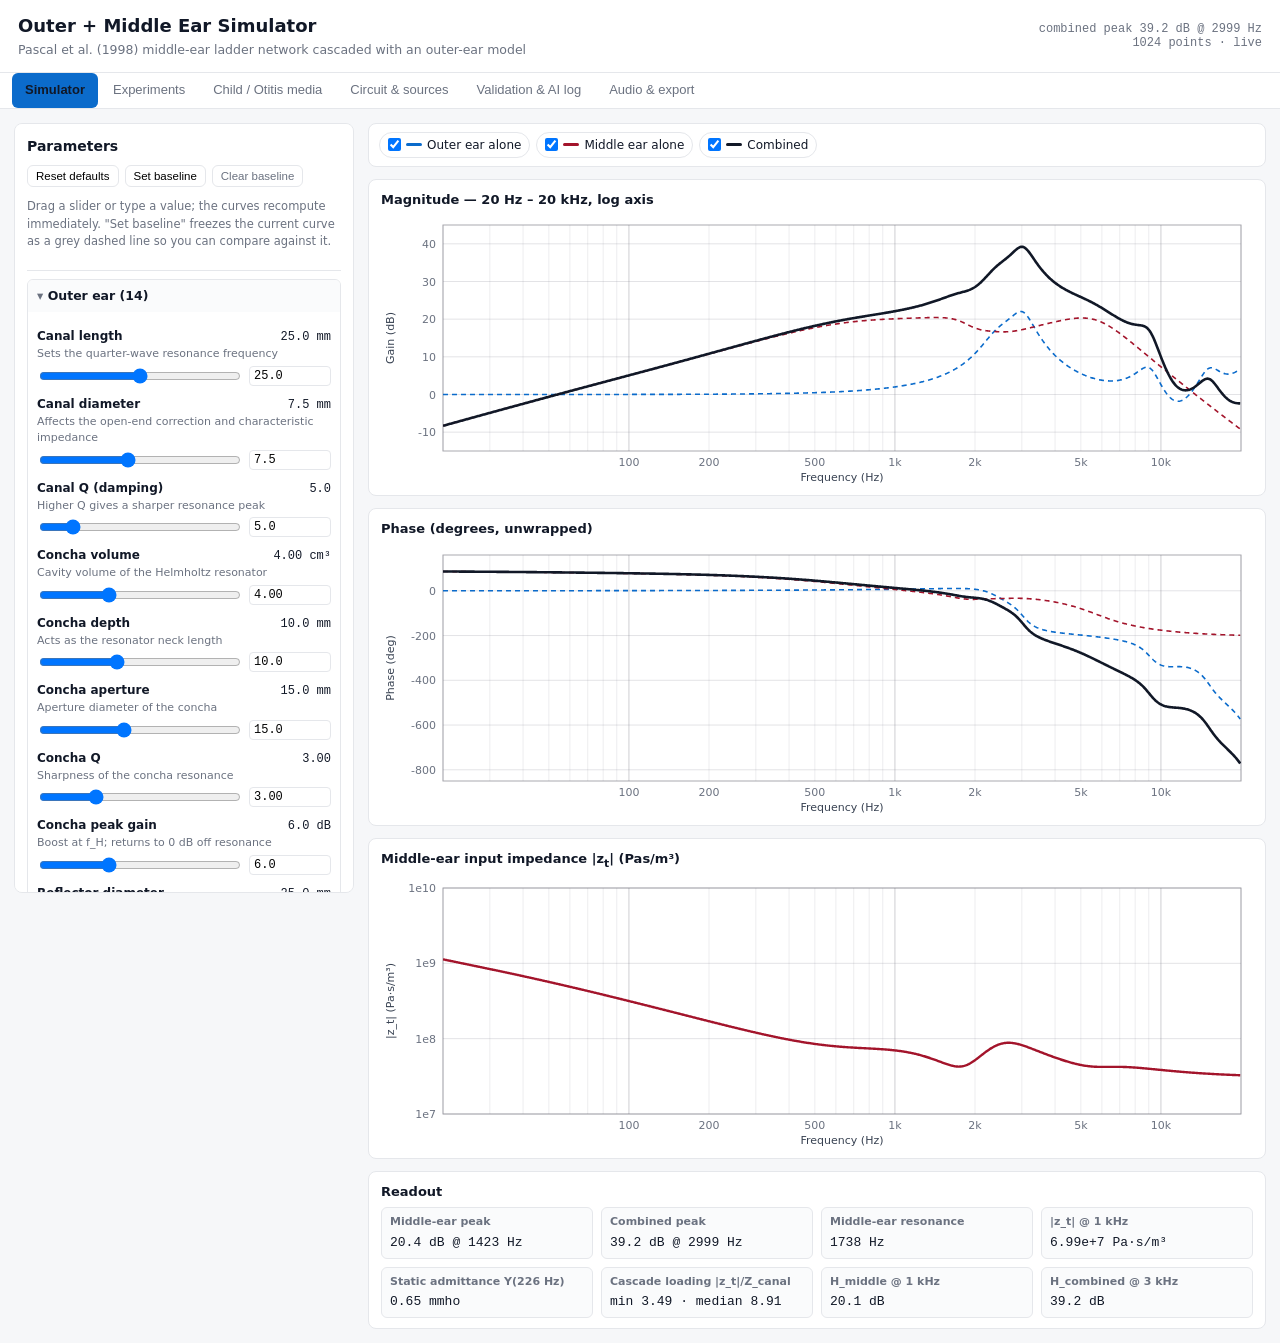
==== SUBMIT/web/index.html @ 860f785a "Remove all Chinese from the submission; English throughout The assignment must not contain Chinese. " ====
<!doctype html>
<html lang="en">
<head>
<meta charset="utf-8">
<meta name="viewport" content="width=device-width, initial-scale=1">
<title>Outer + Middle Ear Simulator</title>
<link rel="stylesheet" href="css/style.css?v=1788758942">
</head>
<body>

<header>
  <div class="hgroup">
    <h1>Outer + Middle Ear Simulator</h1>
    <p class="sub">Pascal et al. (1998) middle-ear ladder network cascaded with an outer-ear model
</p>
  </div>
  <div class="hstat" id="headStat">computing…</div>
</header>

<nav class="tabs" id="tabs">
  <button data-tab="sim"     class="on">Simulator</button>
  <button data-tab="exp">Experiments</button>
  <button data-tab="ome">Child / Otitis media</button>
  <button data-tab="circuit">Circuit &amp; sources</button>
  <button data-tab="valid">Validation &amp; AI log</button>
  <button data-tab="audio">Audio &amp; export</button>
</nav>

<!-- ==================== SIMULATOR ==================== -->
<section id="tab-sim" class="tab on">
  <div class="layout">
    <aside class="controls">
      <div class="ctl-head">
        <strong>Parameters</strong>
        <div class="btnrow">
          <button id="btnReset" class="sm">Reset defaults</button>
          <button id="btnBaseline" class="sm">Set baseline</button>
          <button id="btnClearBase" class="sm ghost">Clear baseline</button>
        </div>
        <p class="hint zh">Drag a slider or type a value; the curves recompute immediately. "Set baseline" freezes the current curve as a grey dashed line so you can compare against it.</p>
      </div>
      <div id="ctlGroups"></div>
    </aside>

    <main class="plots">
      <div class="legendbar" id="legendbar"></div>

      <div class="card">
        <h3>Magnitude — 20 Hz – 20 kHz, log axis</h3>
        <canvas id="cvMag" class="plot"></canvas>
      </div>
      <div class="card">
        <h3>Phase (degrees, unwrapped)</h3>
        <canvas id="cvPhase" class="plot"></canvas>
      </div>
      <div class="card">
        <h3>Middle-ear input impedance |z<sub>t</sub>| (Pas/m³)</h3>
        <canvas id="cvZ" class="plot"></canvas>
      </div>

      <div class="card readout">
        <h3>Readout</h3>
        <div id="readout" class="grid4"></div>
      </div>
    </main>
  </div>
</section>

<!-- ==================== EXPERIMENTS ==================== -->
<section id="tab-exp" class="tab">
  <div class="pad">
    <h2>Three parameter experiments</h2>
    <p class="note">Follow the order: <b>write your prediction → read the AI explanation → run → compare and record</b>.
      Your prediction and observation fields are <b>never auto-filled</b>.</p>
    <div id="expList"></div>
    <div class="btnrow">
      <button id="expExportJson">Export log (JSON)</button>
      <button id="expExportCsv">Export log (CSV)</button>
      <button id="expClear" class="ghost">Clear all records</button>
    </div>
    <p class="hint zh">Records are stored in this browser only (localStorage). They are lost if you clear site data or switch machine, so export them when you are done.</p>
  </div>
</section>

<!-- ==================== OME ==================== -->
<section id="tab-ome" class="tab">
  <div class="pad">
    <h2>Child baseline and otitis media with effusion</h2>
    <div class="warn">
      <b>EXPLORATORY SIMULATION — NOT A VALIDATED CLINICAL MODEL.</b>
    </div>
    <div class="btnrow" id="omeButtons"></div>
    <div class="card"><h3>Transmission</h3><canvas id="cvOme" class="plot"></canvas></div>
    <div class="card"><h3>Conductive loss vs healthy child</h3><canvas id="cvOmeLoss" class="plot"></canvas></div>
    <div id="omeTable"></div>
    <div id="omeNotes"></div>
  </div>
</section>

<!-- ==================== CIRCUIT ==================== -->
<section id="tab-circuit" class="tab"><div class="pad" id="circuitBody"></div></section>

<!-- ==================== VALIDATION ==================== -->
<section id="tab-valid" class="tab"><div class="pad" id="validBody"></div></section>

<!-- ==================== AUDIO ==================== -->
<section id="tab-audio" class="tab">
  <div class="pad">
    <h2>Audio audition</h2>
    <p class="note">The impulse response is built from the <b>current parameters</b> on the Simulator tab.</p>
    <div class="card">
      <div class="row">
        <label>Source
          <select id="audSrc">
            <option value="pink">Pink noise</option>
            <option value="white">White noise</option>
            <option value="chirp">Log chirp 20–20k</option>
            <option value="clicks">Click train</option>
            <option value="file">Uploaded file</option>
          </select>
        </label>
        <label>Upload<input type="file" id="audFile" accept="audio/*"></label>
        <label>Condition
          <select id="audCond">
            <option value="current">Current parameters</option>
            <option value="child">Healthy child</option>
            <option value="mild">OME mild</option>
            <option value="moderate">OME moderate</option>
            <option value="severe">OME severe</option>
          </select>
        </label>
      </div>
      <div class="row">
        <label>Volume <input type="range" id="audVol" min="0" max="100" value="60"><span id="audVolTxt">60%</span></label>
      </div>
      <div class="btnrow">
        <button id="btnDry">▶ Play original</button>
        <button id="btnWet">▶ Play through ear</button>
        <button id="btnStop" class="ghost">■ Stop</button>
      </div>
      <div id="audStat" class="hint"></div>
      <div class="warn small">
        <b>Normalisation /:</b>
        <span id="normNote"></span>
      </div>
    </div>
    <h2>Downloads</h2>
    <div class="btnrow">
      <button id="dlCsv">Response CSV</button>
      <button id="dlParams">Parameters JSON</button>
      <button id="dlPngMag">Magnitude PNG</button>
      <button id="dlPngPhase">Phase PNG</button>
      <button id="dlPngZ">Impedance PNG</button>
      <button id="dlIR">Impulse response WAV</button>
    </div>
  </div>
</section>

<script src="data/reference.js?v=1788758942"></script>
<script src="js/complex.js?v=1788758942"></script>
<script src="js/outerEar.js?v=1788758942"></script>
<script src="js/middleEar.js?v=1788758942"></script>
<script src="js/combined.js?v=1788758942"></script>
<script src="js/plot.js?v=1788758942"></script>
<script src="js/paramSpecs.js?v=1788758942"></script>
<script src="js/content.js?v=1788758942"></script>
<script src="js/audio.js?v=1788758942"></script>
<script src="js/experiments.js?v=1788758942"></script>
<script src="js/app.js?v=1788758942"></script>
</body>
</html>
---- SUBMIT/web/css/style.css ----
:root{
  --bg:#f6f7f9; --panel:#fff; --ink:#111827; --mut:#6b7280; --line:#e5e7eb;
  --blue:#0b6bcb; --red:#a3142b; --amber:#b8860b; --green:#2f7d32; --grey:#8b8f98;
}
*{box-sizing:border-box}
body{margin:0;background:var(--bg);color:var(--ink);
  font:14px/1.5 system-ui,-apple-system,"Segoe UI",Roboto,Helvetica,Arial,sans-serif}
header{display:flex;align-items:center;justify-content:space-between;gap:16px;
  padding:12px 18px;background:var(--panel);border-bottom:1px solid var(--line)}
h1{font-size:18px;margin:0}
.sub{margin:2px 0 0;color:var(--mut);font-size:12.5px}
.hstat{font:12px ui-monospace,Menlo,monospace;color:var(--mut);text-align:right;white-space:pre-line}
.tabs{display:flex;gap:2px;padding:0 12px;background:var(--panel);border-bottom:1px solid var(--line);flex-wrap:wrap}
.tabs button{border:0;background:transparent;padding:9px 13px;cursor:pointer;font-size:13px;
  color:var(--mut);border-bottom:2px solid transparent}
.tabs button.on{color:var(--ink);border-bottom-color:var(--blue);font-weight:600}
.tab{display:none}.tab.on{display:block}
.layout{display:grid;grid-template-columns:340px 1fr;gap:14px;padding:14px;align-items:start}
.controls{background:var(--panel);border:1px solid var(--line);border-radius:8px;
  padding:12px;max-height:calc(100vh - 130px);overflow:auto;position:sticky;top:12px}
.ctl-head{border-bottom:1px solid var(--line);padding-bottom:8px;margin-bottom:8px}
.grp{border:1px solid var(--line);border-radius:6px;margin:8px 0;overflow:hidden}
.grp>summary{cursor:pointer;padding:7px 9px;background:#fafbfc;font-weight:600;font-size:12.5px;list-style:none}
.grp>summary::-webkit-details-marker{display:none}
.grp>summary:before{content:"▸ ";color:var(--mut)}
.grp[open]>summary:before{content:"▾ "}
.grp .body{padding:6px 9px 9px}
.p{margin:9px 0}
.p .lab{display:flex;justify-content:space-between;gap:8px;font-size:12px;align-items:baseline}
.p .nm{font-weight:600}
.p .val{font:12px ui-monospace,Menlo,monospace}
.p .desc{color:var(--mut);font-size:11px;margin:1px 0 3px}
.p .rowc{display:flex;gap:6px;align-items:center}
.p input[type=range]{flex:1;min-width:0}
.p input[type=number]{width:82px;font:12px ui-monospace,Menlo,monospace;padding:2px 4px;
  border:1px solid var(--line);border-radius:4px}
.p.changed .nm{color:var(--blue)}
.plots{display:flex;flex-direction:column;gap:12px;min-width:0}
.card{background:var(--panel);border:1px solid var(--line);border-radius:8px;padding:10px 12px}
.card h3{margin:0 0 6px;font-size:13px;font-weight:600}
canvas.plot{width:100%;height:270px;display:block}
.legendbar{display:flex;flex-wrap:wrap;gap:6px;background:var(--panel);border:1px solid var(--line);
  border-radius:8px;padding:8px 10px}
.legendbar label{display:inline-flex;align-items:center;gap:5px;font-size:12px;cursor:pointer;
  padding:3px 8px;border:1px solid var(--line);border-radius:99px}
.legendbar .swatch{width:16px;height:3px;border-radius:2px;display:inline-block}
.legendbar input{margin:0}
.grid4{display:grid;grid-template-columns:repeat(auto-fit,minmax(190px,1fr));gap:8px}
.kv{background:#fafbfc;border:1px solid var(--line);border-radius:6px;padding:6px 8px}
.kv b{display:block;font-size:11px;color:var(--mut);font-weight:600}
.kv span{font:13px ui-monospace,Menlo,monospace}
.pad{padding:16px;max-width:1180px}
h2{font-size:16px;margin:18px 0 8px}
.note{background:#eef4fb;border-left:3px solid var(--blue);padding:8px 11px;border-radius:0 5px 5px 0;font-size:13px}
.warn{background:#fdf2f2;border-left:3px solid var(--red);padding:8px 11px;border-radius:0 5px 5px 0;margin:10px 0}
.warn.small{font-size:12px}
.ok{background:#eef8ee;border-left:3px solid var(--green);padding:8px 11px;border-radius:0 5px 5px 0;margin:10px 0}
.hint{color:var(--mut);font-size:11.5px}
button{border:1px solid var(--line);background:#fff;border-radius:6px;padding:6px 11px;cursor:pointer;font-size:12.5px}
button:hover{background:#f3f4f6}
button.ghost{color:var(--mut)}
button.sm{padding:4px 8px;font-size:11.5px}
button.on{background:var(--blue);color:#fff;border-color:var(--blue)}
.btnrow{display:flex;gap:6px;flex-wrap:wrap;margin:8px 0}
table{border-collapse:collapse;width:100%;font-size:12.5px;margin:8px 0;background:var(--panel)}
th,td{border:1px solid var(--line);padding:5px 8px;text-align:left;vertical-align:top}
th{background:#fafbfc;font-weight:600}
td.num{font:12px ui-monospace,Menlo,monospace;text-align:right}
.exp{background:var(--panel);border:1px solid var(--line);border-radius:8px;padding:12px;margin:10px 0}
.exp h3{margin:0 0 4px;font-size:14px}
.exp textarea{width:100%;min-height:62px;font:13px system-ui;padding:6px;
  border:1px solid var(--line);border-radius:5px;resize:vertical}
.exp .step{font-size:11px;color:#fff;background:var(--mut);border-radius:99px;padding:1px 7px;margin-right:6px}
.exp .aiexp{background:#fbf7ee;border-left:3px solid var(--amber);padding:8px 11px;margin:8px 0;font-size:12.5px;display:none}
.exp .result{background:#fafbfc;border:1px solid var(--line);border-radius:6px;padding:8px;margin:8px 0;display:none}
.row{display:flex;gap:14px;flex-wrap:wrap;align-items:center;margin:8px 0}
.row label{display:flex;gap:6px;align-items:center;font-size:12.5px}
select,input[type=file]{font-size:12.5px;padding:3px;border:1px solid var(--line);border-radius:5px;background:#fff}
code{background:#f1f3f5;padding:1px 4px;border-radius:3px;font-size:12px}
.mono{font:12px ui-monospace,Menlo,monospace}
@media(max-width:960px){.layout{grid-template-columns:1fr}.controls{position:static;max-height:none}}
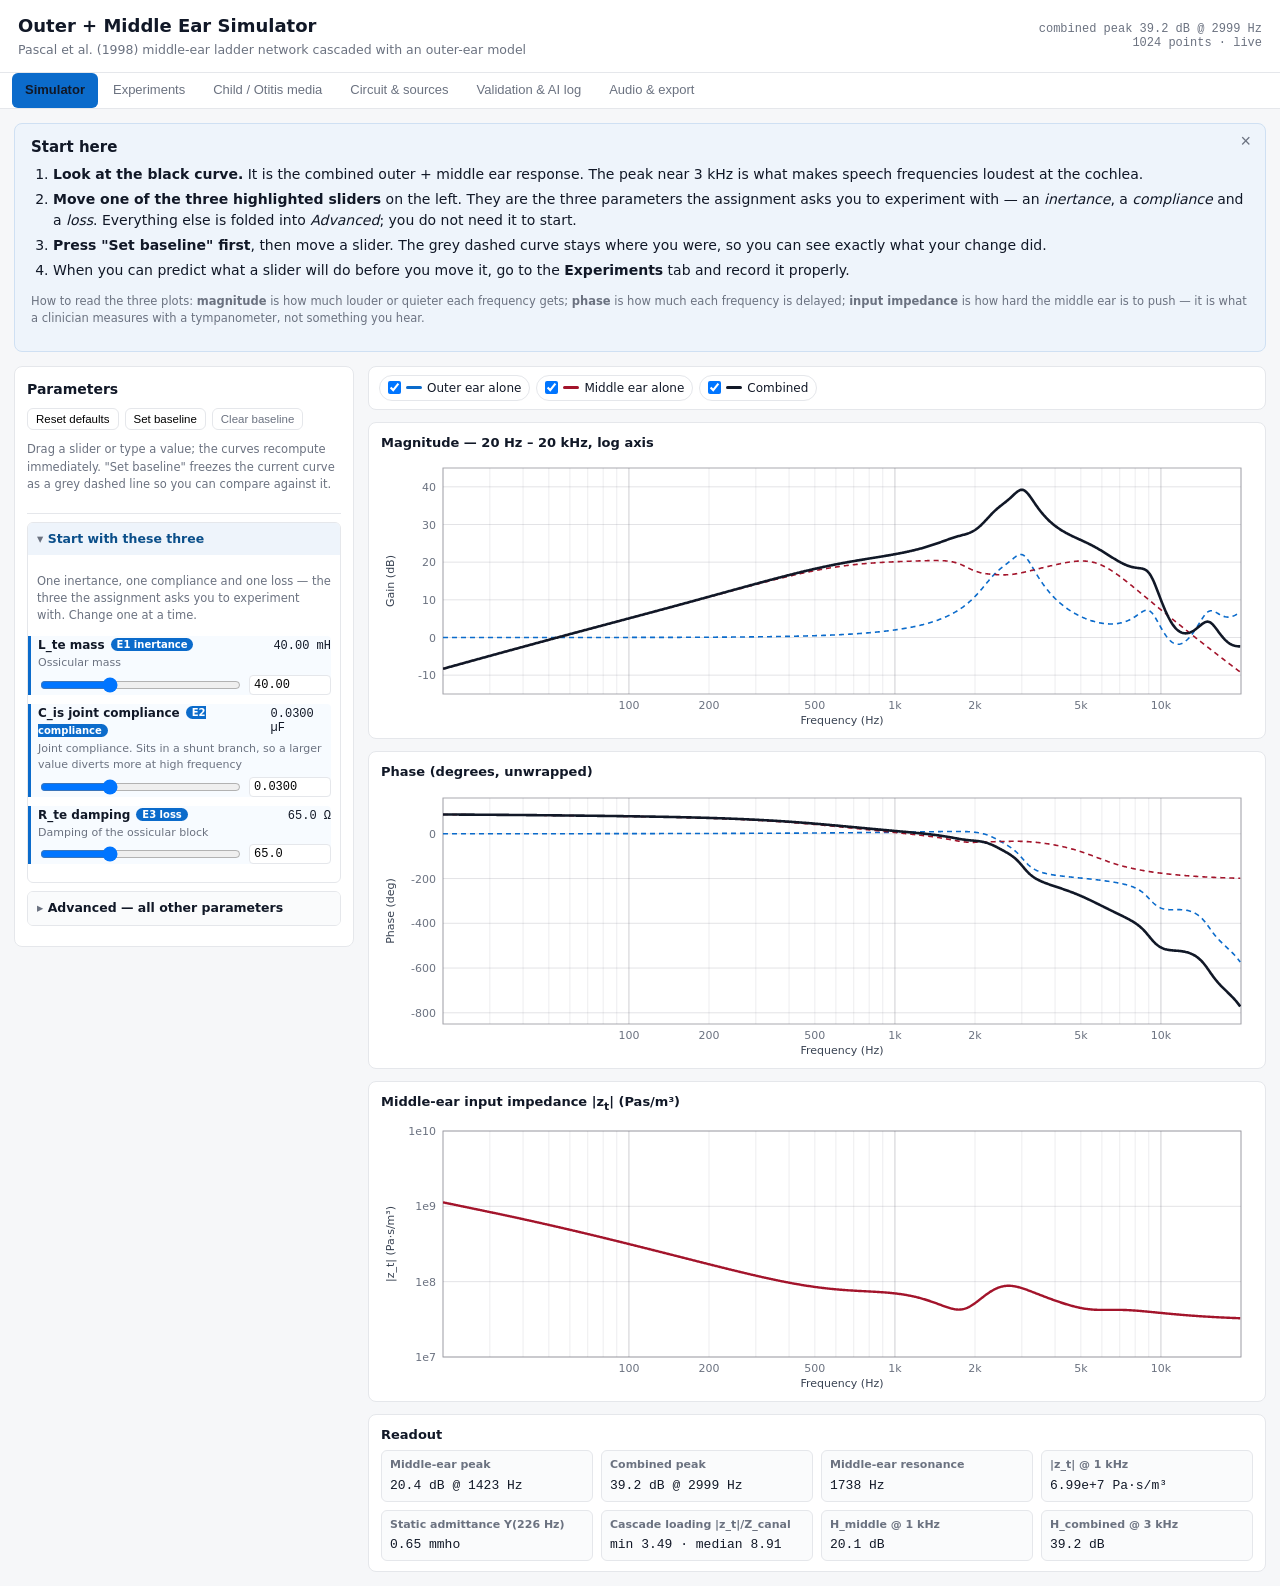
==== commit b9b6134c: "Onboarding, clickable circuit map, live otitis-media scenario; correct two inaccurate explanations a" ====
--- a/SUBMIT/web/index.html
+++ b/SUBMIT/web/index.html
@@ -4,7 +4,7 @@
 <meta charset="utf-8">
 <meta name="viewport" content="width=device-width, initial-scale=1">
 <title>Outer + Middle Ear Simulator</title>
-<link rel="stylesheet" href="css/style.css?v=1788758942">
+<link rel="stylesheet" href="css/style.css?v=1788760818">
 </head>
 <body>
 
@@ -28,6 +28,26 @@
 
 <!-- ==================== SIMULATOR ==================== -->
 <section id="tab-sim" class="tab on">
+  <div class="onboard" id="onboard">
+    <button class="closeX" id="onboardClose" title="hide">&times;</button>
+    <h2>Start here</h2>
+    <ol class="steps">
+      <li><b>Look at the black curve.</b> It is the combined outer + middle ear response.
+          The peak near 3 kHz is what makes speech frequencies loudest at the cochlea.</li>
+      <li><b>Move one of the three highlighted sliders</b> on the left. They are the three
+          parameters the assignment asks you to experiment with — an <i>inertance</i>, a
+          <i>compliance</i> and a <i>loss</i>. Everything else is folded into
+          <i>Advanced</i>; you do not need it to start.</li>
+      <li><b>Press "Set baseline" first</b>, then move a slider. The grey dashed curve stays
+          where you were, so you can see exactly what your change did.</li>
+      <li>When you can predict what a slider will do before you move it, go to the
+          <b>Experiments</b> tab and record it properly.</li>
+    </ol>
+    <p class="hint">How to read the three plots: <b>magnitude</b> is how much louder or quieter
+      each frequency gets; <b>phase</b> is how much each frequency is delayed; <b>input
+      impedance</b> is how hard the middle ear is to push — it is what a clinician measures
+      with a tympanometer, not something you hear.</p>
+  </div>
   <div class="layout">
     <aside class="controls">
       <div class="ctl-head">
@@ -89,6 +109,14 @@
     <div class="warn">
       <b>EXPLORATORY SIMULATION — NOT A VALIDATED CLINICAL MODEL.</b>
     </div>
+    <div class="card">
+      <h3>Scenario controls</h3>
+      <p class="hint">Presets are the three severities used in the report. Move the sliders to
+        build your own scenario — the derived circuit values and the results update live.</p>
+      <div class="btnrow" id="omePresets"></div>
+      <div id="omeControls"></div>
+      <div id="omeDerived" class="derived"></div>
+    </div>
     <div class="btnrow" id="omeButtons"></div>
     <div class="card"><h3>Transmission</h3><canvas id="cvOme" class="plot"></canvas></div>
     <div class="card"><h3>Conductive loss vs healthy child</h3><canvas id="cvOmeLoss" class="plot"></canvas></div>
@@ -98,7 +126,17 @@
 </section>
 
 <!-- ==================== CIRCUIT ==================== -->
-<section id="tab-circuit" class="tab"><div class="pad" id="circuitBody"></div></section>
+<section id="tab-circuit" class="tab">
+  <div class="pad">
+    <h2>Where each parameter lives</h2>
+    <p class="note">Click a block in the diagram. It will tell you what that part of the ear does,
+      which circuit elements belong to it, and whether it sits in the signal path or diverts
+      volume velocity away from it.</p>
+    <div id="diagramWrap"></div>
+    <div id="blockInfo" class="blockinfo">Click a block above to see its parameters.</div>
+  </div>
+  <div class="pad" id="circuitBody"></div>
+</section>
 
 <!-- ==================== VALIDATION ==================== -->
 <section id="tab-valid" class="tab"><div class="pad" id="validBody"></div></section>
@@ -156,16 +194,17 @@
   </div>
 </section>
 
-<script src="data/reference.js?v=1788758942"></script>
-<script src="js/complex.js?v=1788758942"></script>
-<script src="js/outerEar.js?v=1788758942"></script>
-<script src="js/middleEar.js?v=1788758942"></script>
-<script src="js/combined.js?v=1788758942"></script>
-<script src="js/plot.js?v=1788758942"></script>
-<script src="js/paramSpecs.js?v=1788758942"></script>
-<script src="js/content.js?v=1788758942"></script>
-<script src="js/audio.js?v=1788758942"></script>
-<script src="js/experiments.js?v=1788758942"></script>
-<script src="js/app.js?v=1788758942"></script>
+<script src="data/reference.js?v=1788760818"></script>
+<script src="js/complex.js?v=1788760818"></script>
+<script src="js/outerEar.js?v=1788760818"></script>
+<script src="js/middleEar.js?v=1788760818"></script>
+<script src="js/combined.js?v=1788760818"></script>
+<script src="js/plot.js?v=1788760818"></script>
+<script src="js/paramSpecs.js?v=1788760818"></script>
+<script src="js/diagram.js?v=1788760818"></script>
+<script src="js/content.js?v=1788760818"></script>
+<script src="js/audio.js?v=1788760818"></script>
+<script src="js/experiments.js?v=1788760818"></script>
+<script src="js/app.js?v=1788760818"></script>
 </body>
 </html>
--- a/SUBMIT/web/css/style.css
+++ b/SUBMIT/web/css/style.css
@@ -79,3 +79,39 @@
 code{background:#f1f3f5;padding:1px 4px;border-radius:3px;font-size:12px}
 .mono{font:12px ui-monospace,Menlo,monospace}
 @media(max-width:960px){.layout{grid-template-columns:1fr}.controls{position:static;max-height:none}}
+
+/* onboarding */
+.onboard{position:relative;background:#eef4fb;border:1px solid #cfe0f3;border-radius:8px;
+  margin:14px 14px 0;padding:12px 16px}
+.onboard h2{margin:0 0 6px;font-size:15px}
+.onboard .steps{margin:0 0 6px;padding-left:22px}
+.onboard .steps li{margin:4px 0}
+.onboard .closeX{position:absolute;top:6px;right:8px;border:0;background:transparent;
+  font-size:18px;line-height:1;color:var(--mut);cursor:pointer;padding:2px 6px}
+.onboard.hidden{display:none}
+#onboardShow{margin:10px 14px 0}
+/* highlighted key parameters */
+.grp.key>summary{background:#eef4fb;color:#0b4f8a}
+.p.keyparam{background:#f7fbff;border-left:3px solid var(--blue);padding-left:7px;
+  margin-left:-9px;border-radius:0 4px 4px 0}
+.p .tagexp{font-size:10px;background:var(--blue);color:#fff;border-radius:99px;
+  padding:1px 6px;margin-left:6px;vertical-align:1px}
+/* circuit diagram */
+#diagramWrap{background:var(--panel);border:1px solid var(--line);border-radius:8px;padding:8px}
+#diagramWrap svg{width:100%;height:auto;display:block}
+.blk{cursor:pointer}
+.blk rect{transition:fill .12s}
+.blk:hover rect{fill:#dbeafe}
+.blk.sel rect{fill:#bfdbfe;stroke:#0b6bcb;stroke-width:2}
+.blockinfo{background:var(--panel);border:1px solid var(--line);border-radius:8px;
+  padding:10px 12px;margin-top:10px;min-height:60px;font-size:13px}
+.blockinfo table{margin:6px 0 0}
+/* OME */
+.derived{background:#fafbfc;border:1px solid var(--line);border-radius:6px;padding:8px 10px;
+  margin-top:8px;font-size:12.5px}
+.derived .d{display:inline-block;margin-right:16px}
+.derived .d b{color:var(--mut);font-weight:600;font-size:11px;display:block}
+.derived .d span{font:12.5px ui-monospace,Menlo,monospace}
+.tagd{font-size:10px;border-radius:99px;padding:1px 6px;margin-left:5px;vertical-align:1px}
+.tagd.derived{background:#2f7d32;color:#fff}
+.tagd.assumed{background:#b8860b;color:#fff}
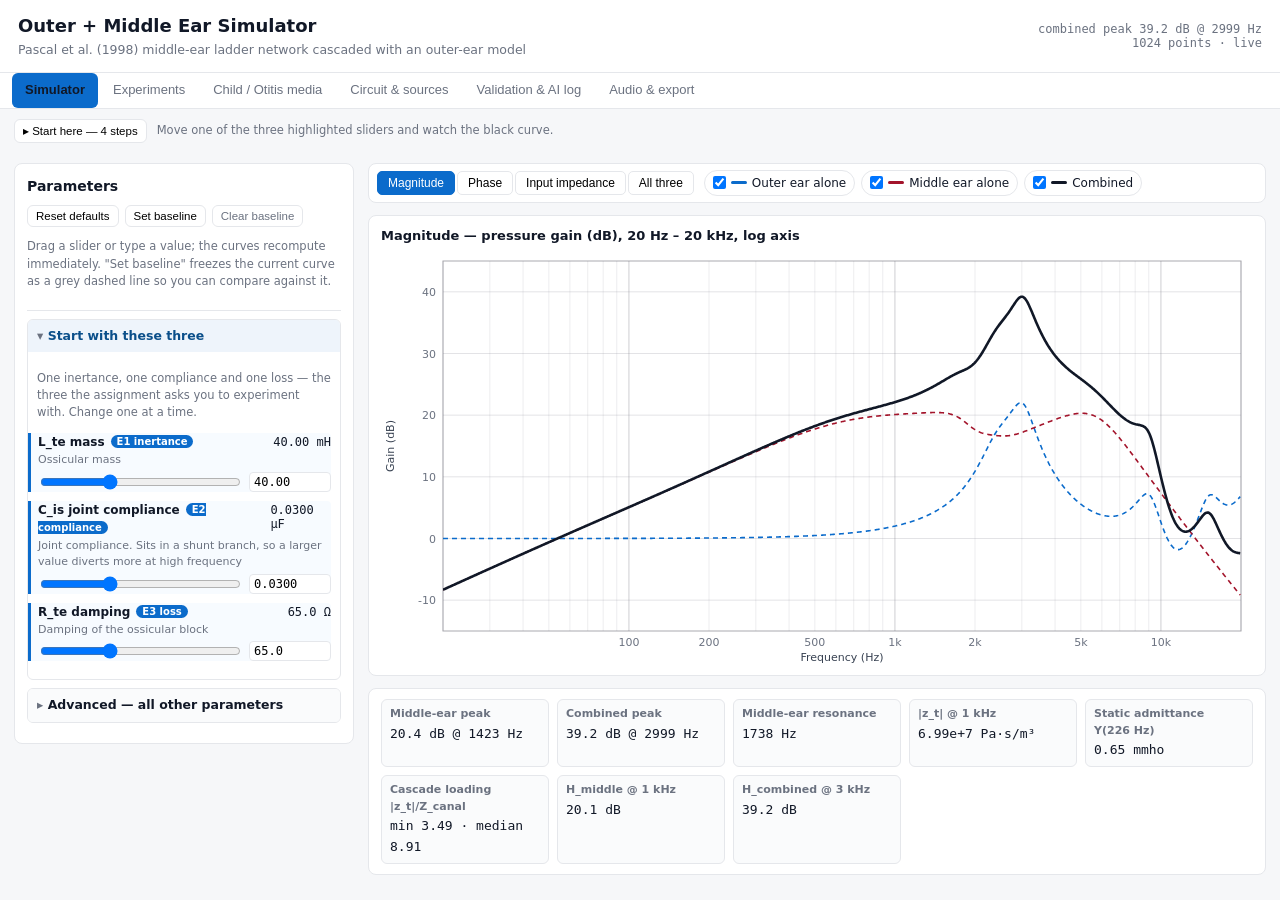
==== commit a682b178: "Rework the adjust-and-watch experience; correct two terminology errors Terminology (accuracy, not po" ====
--- a/SUBMIT/web/index.html
+++ b/SUBMIT/web/index.html
@@ -4,7 +4,7 @@
 <meta charset="utf-8">
 <meta name="viewport" content="width=device-width, initial-scale=1">
 <title>Outer + Middle Ear Simulator</title>
-<link rel="stylesheet" href="css/style.css?v=1788760818">
+<link rel="stylesheet" href="css/style.css?v=1788762062">
 </head>
 <body>
 
@@ -28,25 +28,29 @@
 
 <!-- ==================== SIMULATOR ==================== -->
 <section id="tab-sim" class="tab on">
-  <div class="onboard" id="onboard">
-    <button class="closeX" id="onboardClose" title="hide">&times;</button>
-    <h2>Start here</h2>
+  <div class="guidebar">
+    <button id="guideToggle" class="sm">▸ Start here — 4 steps</button>
+    <span class="hint">Move one of the three highlighted sliders and watch the black curve.</span>
+  </div>
+  <div class="onboard hidden" id="onboard">
     <ol class="steps">
-      <li><b>Look at the black curve.</b> It is the combined outer + middle ear response.
-          The peak near 3 kHz is what makes speech frequencies loudest at the cochlea.</li>
-      <li><b>Move one of the three highlighted sliders</b> on the left. They are the three
-          parameters the assignment asks you to experiment with — an <i>inertance</i>, a
-          <i>compliance</i> and a <i>loss</i>. Everything else is folded into
-          <i>Advanced</i>; you do not need it to start.</li>
-      <li><b>Press "Set baseline" first</b>, then move a slider. The grey dashed curve stays
-          where you were, so you can see exactly what your change did.</li>
-      <li>When you can predict what a slider will do before you move it, go to the
-          <b>Experiments</b> tab and record it properly.</li>
+      <li><b>Press "Set baseline" first.</b> The grey dashed curve then stays where you were, so
+          you can see exactly what your change did.</li>
+      <li><b>Move one of the three highlighted sliders.</b> They are the inertance, compliance and
+          loss the assignment asks you to experiment with. Everything else is under <i>Advanced</i>.</li>
+      <li><b>Watch the black curve</b> — the combined outer + middle ear response.</li>
+      <li>When you can predict what a slider will do <i>before</i> you move it, go to
+          <b>Experiments</b> and record it.</li>
     </ol>
-    <p class="hint">How to read the three plots: <b>magnitude</b> is how much louder or quieter
-      each frequency gets; <b>phase</b> is how much each frequency is delayed; <b>input
-      impedance</b> is how hard the middle ear is to push — it is what a clinician measures
-      with a tympanometer, not something you hear.</p>
+    <p class="hint"><b>Reading the plots.</b>
+      <b>Magnitude</b> is <i>pressure gain</i>: how much bigger the sound pressure at the cochlea is
+      than at the input, in dB. It is not loudness — loudness is a perceptual quantity that also
+      depends on level and on the listener.
+      <b>Phase</b> is the angle by which each frequency component is shifted. A phase shift is not
+      the same thing as a time delay: a delay would show up as phase falling in proportion to
+      frequency, and the actual delay is the <i>slope</i> of this curve, not its value.
+      <b>Input impedance</b> is how hard the middle ear is to drive; it is what a tympanometer
+      measures, and it is not something you hear.</p>
   </div>
   <div class="layout">
     <aside class="controls">
@@ -63,23 +67,30 @@
     </aside>
 
     <main class="plots">
-      <div class="legendbar" id="legendbar"></div>
-
-      <div class="card">
-        <h3>Magnitude — 20 Hz – 20 kHz, log axis</h3>
+      <div class="plotbar">
+        <div class="viewsel" id="viewSel">
+          <button data-v="mag" class="on">Magnitude</button>
+          <button data-v="phase">Phase</button>
+          <button data-v="z">Input impedance</button>
+          <button data-v="all">All three</button>
+        </div>
+        <div class="legendbar" id="legendbar"></div>
+      </div>
+
+      <div class="card plotcard" data-v="mag">
+        <h3>Magnitude — pressure gain (dB), 20 Hz – 20 kHz, log axis</h3>
         <canvas id="cvMag" class="plot"></canvas>
       </div>
-      <div class="card">
-        <h3>Phase (degrees, unwrapped)</h3>
+      <div class="card plotcard" data-v="phase" hidden>
+        <h3>Phase — shift in degrees (unwrapped); delay is the <i>slope</i>, not the value</h3>
         <canvas id="cvPhase" class="plot"></canvas>
       </div>
-      <div class="card">
-        <h3>Middle-ear input impedance |z<sub>t</sub>| (Pas/m³)</h3>
+      <div class="card plotcard" data-v="z" hidden>
+        <h3>Middle-ear input impedance |z<sub>t</sub>| (Pa·s/m³) — what a tympanometer measures</h3>
         <canvas id="cvZ" class="plot"></canvas>
       </div>
 
       <div class="card readout">
-        <h3>Readout</h3>
         <div id="readout" class="grid4"></div>
       </div>
     </main>
@@ -89,16 +100,20 @@
 <!-- ==================== EXPERIMENTS ==================== -->
 <section id="tab-exp" class="tab">
   <div class="pad">
-    <h2>Three parameter experiments</h2>
-    <p class="note">Follow the order: <b>write your prediction → read the AI explanation → run → compare and record</b>.
-      Your prediction and observation fields are <b>never auto-filled</b>.</p>
+    <div class="expbar">
+      <div class="viewsel" id="expSel"></div>
+      <div class="btnrow" style="margin:0">
+        <button id="expExportJson" class="sm">Export JSON</button>
+        <button id="expExportCsv" class="sm">Export CSV</button>
+        <button id="expClear" class="sm ghost">Clear records</button>
+      </div>
+    </div>
+    <p class="note">Order: <b>write your prediction → read the reference explanation → run →
+      compare and record</b>. The prediction and observation fields in your own words are never
+      auto-filled.</p>
     <div id="expList"></div>
-    <div class="btnrow">
-      <button id="expExportJson">Export log (JSON)</button>
-      <button id="expExportCsv">Export log (CSV)</button>
-      <button id="expClear" class="ghost">Clear all records</button>
-    </div>
-    <p class="hint zh">Records are stored in this browser only (localStorage). They are lost if you clear site data or switch machine, so export them when you are done.</p>
+    <p class="hint">Records are stored in this browser only (localStorage). Export them before
+      clearing site data or changing machine.</p>
   </div>
 </section>
 
@@ -106,22 +121,29 @@
 <section id="tab-ome" class="tab">
   <div class="pad">
     <h2>Child baseline and otitis media with effusion</h2>
-    <div class="warn">
-      <b>EXPLORATORY SIMULATION — NOT A VALIDATED CLINICAL MODEL.</b>
-    </div>
-    <div class="card">
-      <h3>Scenario controls</h3>
-      <p class="hint">Presets are the three severities used in the report. Move the sliders to
-        build your own scenario — the derived circuit values and the results update live.</p>
-      <div class="btnrow" id="omePresets"></div>
+    <div class="warn"><b>EXPLORATORY SIMULATION — NOT A VALIDATED CLINICAL MODEL.</b>
+      Every magnitude here is assumed, not measured.</div>
+  </div>
+  <div class="layout">
+    <aside class="controls">
+      <div class="ctl-head"><strong>Scenario</strong>
+        <div class="btnrow" id="omePresets"></div>
+        <p class="hint">Presets are the three severities in the report. Move the sliders to build
+          your own — derived values and results update live.</p>
+      </div>
       <div id="omeControls"></div>
-      <div id="omeDerived" class="derived"></div>
-    </div>
-    <div class="btnrow" id="omeButtons"></div>
-    <div class="card"><h3>Transmission</h3><canvas id="cvOme" class="plot"></canvas></div>
-    <div class="card"><h3>Conductive loss vs healthy child</h3><canvas id="cvOmeLoss" class="plot"></canvas></div>
-    <div id="omeTable"></div>
-    <div id="omeNotes"></div>
+    </aside>
+    <main class="plots">
+      <div class="plotbar"><div class="legendbar" id="omeButtons"></div></div>
+      <div class="card"><h3>Transmission — pressure gain (dB)</h3><canvas id="cvOme" class="plot"></canvas></div>
+      <div class="card"><h3>Conductive loss vs healthy child (dB)</h3><canvas id="cvOmeLoss" class="plot"></canvas></div>
+      <div class="card"><div id="omeDerived" class="derived"></div></div>
+    </main>
+  </div>
+  <div class="pad">
+    <details class="fold"><summary>What changes, on what evidence, and why this does not reproduce the clinic</summary>
+      <div id="omeTable"></div><div id="omeNotes"></div>
+    </details>
   </div>
 </section>
 
@@ -194,17 +216,17 @@
   </div>
 </section>
 
-<script src="data/reference.js?v=1788760818"></script>
-<script src="js/complex.js?v=1788760818"></script>
-<script src="js/outerEar.js?v=1788760818"></script>
-<script src="js/middleEar.js?v=1788760818"></script>
-<script src="js/combined.js?v=1788760818"></script>
-<script src="js/plot.js?v=1788760818"></script>
-<script src="js/paramSpecs.js?v=1788760818"></script>
-<script src="js/diagram.js?v=1788760818"></script>
-<script src="js/content.js?v=1788760818"></script>
-<script src="js/audio.js?v=1788760818"></script>
-<script src="js/experiments.js?v=1788760818"></script>
-<script src="js/app.js?v=1788760818"></script>
+<script src="data/reference.js?v=1788762121"></script>
+<script src="js/complex.js?v=1788762121"></script>
+<script src="js/outerEar.js?v=1788762121"></script>
+<script src="js/middleEar.js?v=1788762121"></script>
+<script src="js/combined.js?v=1788762121"></script>
+<script src="js/plot.js?v=1788762121"></script>
+<script src="js/paramSpecs.js?v=1788762121"></script>
+<script src="js/diagram.js?v=1788762121"></script>
+<script src="js/content.js?v=1788762121"></script>
+<script src="js/audio.js?v=1788762121"></script>
+<script src="js/experiments.js?v=1788762121"></script>
+<script src="js/app.js?v=1788762121"></script>
 </body>
 </html>
--- a/SUBMIT/web/css/style.css
+++ b/SUBMIT/web/css/style.css
@@ -81,8 +81,8 @@
 @media(max-width:960px){.layout{grid-template-columns:1fr}.controls{position:static;max-height:none}}
 
 /* onboarding */
-.onboard{position:relative;background:#eef4fb;border:1px solid #cfe0f3;border-radius:8px;
-  margin:14px 14px 0;padding:12px 16px}
+.onboard{background:#eef4fb;border:1px solid #cfe0f3;border-radius:8px;
+  margin:0 14px;padding:10px 16px}
 .onboard h2{margin:0 0 6px;font-size:15px}
 .onboard .steps{margin:0 0 6px;padding-left:22px}
 .onboard .steps li{margin:4px 0}
@@ -115,3 +115,59 @@
 .tagd{font-size:10px;border-radius:99px;padding:1px 6px;margin-left:5px;vertical-align:1px}
 .tagd.derived{background:#2f7d32;color:#fff}
 .tagd.assumed{background:#b8860b;color:#fff}
+
+/* ---- compact guide bar ---- */
+.guidebar{display:flex;align-items:center;gap:10px;flex-wrap:wrap;padding:10px 14px 6px}
+.guidebar .hint{margin:0}
+.onboard.hidden{display:none}
+.onboard .steps{margin:2px 0 6px;padding-left:20px}
+.onboard .steps li{margin:3px 0}
+
+/* ---- plot view switcher ---- */
+.plotbar{display:flex;align-items:center;gap:10px;flex-wrap:wrap;
+  background:var(--panel);border:1px solid var(--line);border-radius:8px;padding:6px 8px}
+.viewsel{display:flex;gap:2px;flex-wrap:wrap}
+.viewsel button{border:1px solid var(--line);background:#fff;padding:4px 10px;font-size:12px;
+  border-radius:5px;cursor:pointer;white-space:nowrap}
+.viewsel button.on{background:var(--blue);color:#fff;border-color:var(--blue)}
+.plotbar .legendbar{border:0;padding:0;background:transparent;flex:1 1 240px;min-width:0}
+.plotcard[hidden]{display:none}
+/* one plot at a time fills the viewport, so params and result are both visible */
+.plotcard canvas.plot{height:46vh;min-height:260px}
+.plots.showall .plotcard canvas.plot{height:250px;min-height:0}
+
+/* ---- experiments, one at a time ---- */
+.expbar{display:flex;align-items:center;justify-content:space-between;gap:12px;flex-wrap:wrap;
+  margin-bottom:8px}
+.exp[hidden]{display:none}
+
+/* ---- collapsible long sections ---- */
+details.fold{background:var(--panel);border:1px solid var(--line);border-radius:8px;margin:10px 0}
+details.fold>summary{cursor:pointer;padding:9px 12px;font-weight:600;font-size:13px;list-style:none}
+details.fold>summary::-webkit-details-marker{display:none}
+details.fold>summary:before{content:"▸ ";color:var(--mut)}
+details.fold[open]>summary:before{content:"▾ "}
+details.fold>div,details.fold>table{padding:0 12px 12px}
+
+/* ---- no horizontal overflow at any width or zoom ----
+   The rules below fix the CAUSES (flex items that refuse to shrink, wide
+   tables, the SVG). body{overflow-x:hidden} is deliberately NOT used, because
+   it hides overflow instead of removing it and silently clips content. */
+html,body{max-width:100%}
+.pad,.card,.controls,.plots,.blockinfo{min-width:0}
+.tablewrap{overflow-x:auto;-webkit-overflow-scrolling:touch}
+table{table-layout:auto;word-break:normal;overflow-wrap:anywhere}
+pre.mono{overflow-x:auto;white-space:pre;font-size:11px}
+#diagramWrap{overflow-x:auto}
+#diagramWrap svg{min-width:760px}
+.grid4{grid-template-columns:repeat(auto-fit,minmax(165px,1fr))}
+@media(max-width:900px){
+  .layout{grid-template-columns:1fr}
+  .controls{position:static;max-height:none}
+  .plotcard canvas.plot{height:320px}
+}
+
+.refcheck{margin-top:8px;background:#fbf7ee;border-left:3px solid var(--amber);
+  padding:7px 10px;border-radius:0 5px 5px 0;font-size:12.5px}
+.refcheck ul{margin:4px 0 0;padding-left:18px}
+.refcheck li{margin:3px 0}
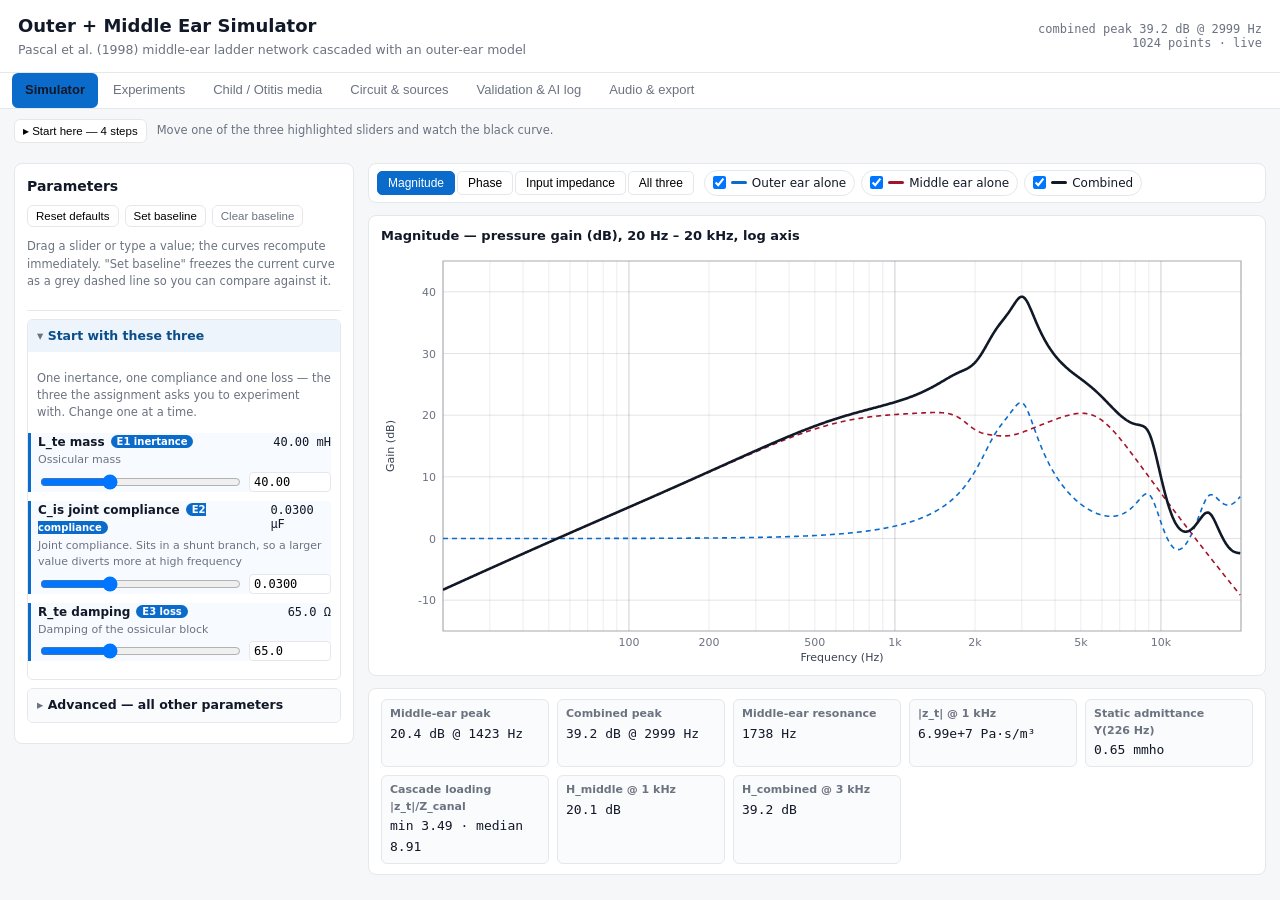
==== commit d8f927bc: "Separate "computation ran" from "student wrote it up"; record the baseline; correct the group-delay " ====
--- a/SUBMIT/web/index.html
+++ b/SUBMIT/web/index.html
@@ -4,7 +4,7 @@
 <meta charset="utf-8">
 <meta name="viewport" content="width=device-width, initial-scale=1">
 <title>Outer + Middle Ear Simulator</title>
-<link rel="stylesheet" href="css/style.css?v=1788762062">
+<link rel="stylesheet" href="css/style.css?v=1788762794">
 </head>
 <body>
 
@@ -46,9 +46,14 @@
       <b>Magnitude</b> is <i>pressure gain</i>: how much bigger the sound pressure at the cochlea is
       than at the input, in dB. It is not loudness — loudness is a perceptual quantity that also
       depends on level and on the listener.
-      <b>Phase</b> is the angle by which each frequency component is shifted. A phase shift is not
-      the same thing as a time delay: a delay would show up as phase falling in proportion to
-      frequency, and the actual delay is the <i>slope</i> of this curve, not its value.
+      <b>Phase</b> is the angle by which each frequency component is shifted, in degrees. A phase
+      shift is not a time delay. Two different delays can be derived from it:
+      <i>phase delay</i> &minus;&phi;/&omega; and <i>group delay</i> &minus;d&phi;/d&omega;, both
+      with &phi; in radians and &omega; = 2&pi;f in rad/s. Group delay is the one that describes
+      when an envelope arrives. Note that it is the derivative with respect to <b>angular
+      frequency on a linear scale</b>, so the visual steepness of this curve &mdash; degrees against
+      a logarithmic frequency axis &mdash; is <b>not</b> the group delay and cannot be read off by
+      eye; a constant delay would look curved here, not straight.
       <b>Input impedance</b> is how hard the middle ear is to drive; it is what a tympanometer
       measures, and it is not something you hear.</p>
   </div>
@@ -216,17 +221,17 @@
   </div>
 </section>
 
-<script src="data/reference.js?v=1788762121"></script>
-<script src="js/complex.js?v=1788762121"></script>
-<script src="js/outerEar.js?v=1788762121"></script>
-<script src="js/middleEar.js?v=1788762121"></script>
-<script src="js/combined.js?v=1788762121"></script>
-<script src="js/plot.js?v=1788762121"></script>
-<script src="js/paramSpecs.js?v=1788762121"></script>
-<script src="js/diagram.js?v=1788762121"></script>
-<script src="js/content.js?v=1788762121"></script>
-<script src="js/audio.js?v=1788762121"></script>
-<script src="js/experiments.js?v=1788762121"></script>
-<script src="js/app.js?v=1788762121"></script>
+<script src="data/reference.js?v=1788762822"></script>
+<script src="js/complex.js?v=1788762822"></script>
+<script src="js/outerEar.js?v=1788762822"></script>
+<script src="js/middleEar.js?v=1788762822"></script>
+<script src="js/combined.js?v=1788762822"></script>
+<script src="js/plot.js?v=1788762822"></script>
+<script src="js/paramSpecs.js?v=1788762822"></script>
+<script src="js/diagram.js?v=1788762822"></script>
+<script src="js/content.js?v=1788762822"></script>
+<script src="js/audio.js?v=1788762822"></script>
+<script src="js/experiments.js?v=1788762822"></script>
+<script src="js/app.js?v=1788762822"></script>
 </body>
 </html>
--- a/SUBMIT/web/css/style.css
+++ b/SUBMIT/web/css/style.css
@@ -171,3 +171,11 @@
   padding:7px 10px;border-radius:0 5px 5px 0;font-size:12.5px}
 .refcheck ul{margin:4px 0 0;padding-left:18px}
 .refcheck li{margin:3px 0}
+
+.statusbar{margin:2px 0 6px}
+.pill{font-size:11px;border-radius:99px;padding:2px 9px;color:#fff;font-weight:600}
+.pill.grey{background:#8b8f98}.pill.amber{background:#b8860b}
+.pill.blue{background:#0b6bcb}.pill.green{background:#2f7d32}
+.viewsel button .st{opacity:.85;margin-left:2px}
+.demoflag{background:#fdf6e7;border-left:3px solid var(--amber);padding:7px 10px;
+  border-radius:0 5px 5px 0;margin-bottom:8px;font-size:12.5px}
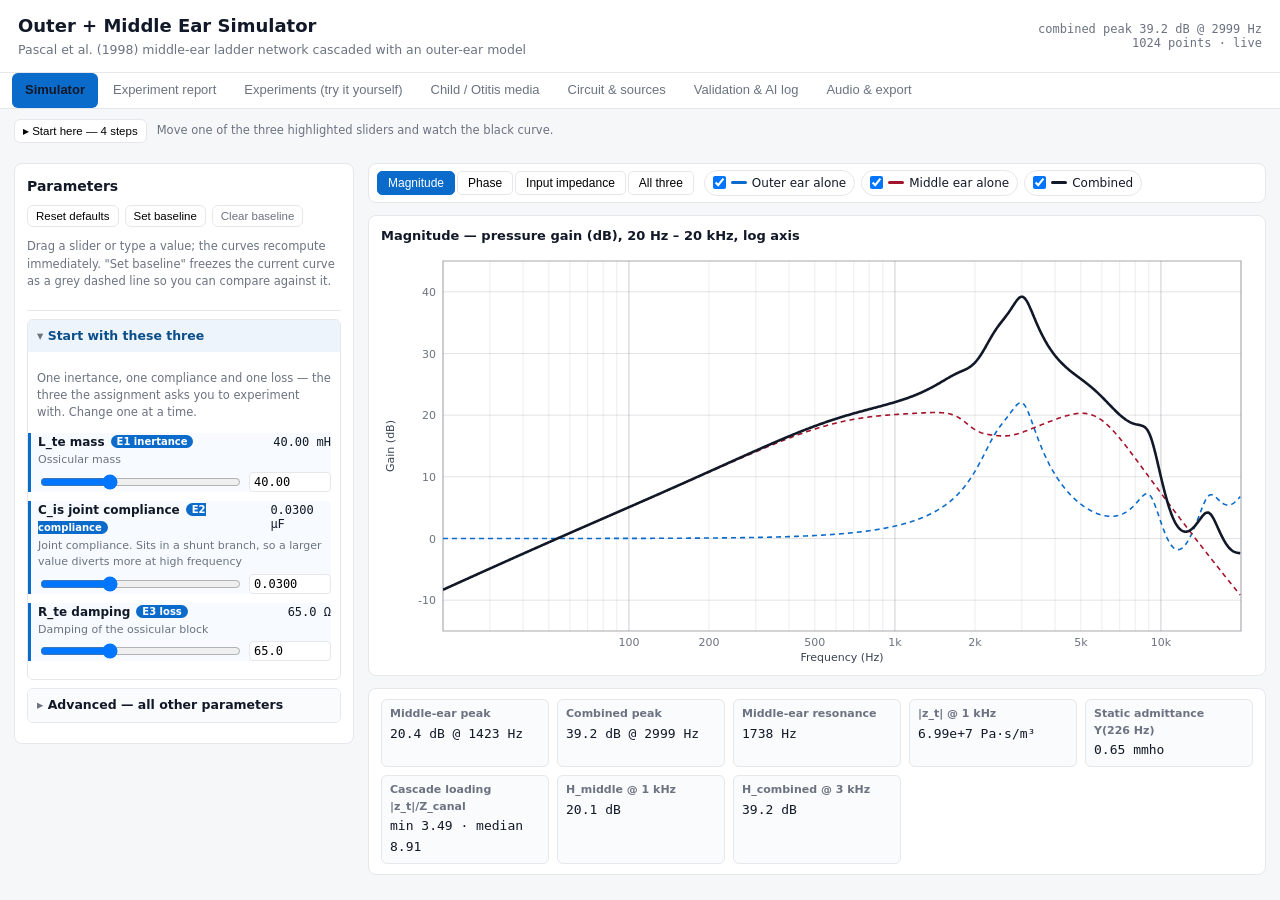
==== commit 3bdaabe1: "Separate the submitted report from the interactive tool The three required experiments existed only " ====
--- a/SUBMIT/web/index.html
+++ b/SUBMIT/web/index.html
@@ -4,7 +4,7 @@
 <meta charset="utf-8">
 <meta name="viewport" content="width=device-width, initial-scale=1">
 <title>Outer + Middle Ear Simulator</title>
-<link rel="stylesheet" href="css/style.css?v=1788762794">
+<link rel="stylesheet" href="css/style.css?v=1788769076">
 </head>
 <body>
 
@@ -19,7 +19,8 @@
 
 <nav class="tabs" id="tabs">
   <button data-tab="sim"     class="on">Simulator</button>
-  <button data-tab="exp">Experiments</button>
+  <button data-tab="report">Experiment report</button>
+  <button data-tab="exp">Experiments (try it yourself)</button>
   <button data-tab="ome">Child / Otitis media</button>
   <button data-tab="circuit">Circuit &amp; sources</button>
   <button data-tab="valid">Validation &amp; AI log</button>
@@ -103,6 +104,20 @@
 </section>
 
 <!-- ==================== EXPERIMENTS ==================== -->
+<section id="tab-report" class="tab">
+  <div class="pad">
+    <h2>Experiment report — the three required experiments</h2>
+    <p class="note">This is the <b>submitted report</b>. It is stored in the repository, so it is
+      the same for everyone who opens this page and needs nothing typed in.
+      To <b>change parameters and try your own</b>, use the
+      <a href="#" data-goto="exp">Experiments</a> tab — records made there are yours and stay in
+      your own browser.</p>
+    <p class="hint">Every number below is <b>recomputed from the model as this page loads</b>, so
+      the report cannot drift away from the code. The text records who said what, and when.</p>
+    <div id="reportBody"></div>
+  </div>
+</section>
+
 <section id="tab-exp" class="tab">
   <div class="pad">
     <div class="expbar">
@@ -113,6 +128,9 @@
         <button id="expClear" class="sm ghost">Clear records</button>
       </div>
     </div>
+    <p class="note"><b>This is the interactive tool, not the submitted report.</b> Anything you
+      record here is saved in your own browser only. The finished three experiments are on the
+      <a href="#" data-goto="report">Experiment report</a> tab.</p>
     <p class="note">Order: <b>write your prediction → read the reference explanation → run →
       compare and record</b>. The prediction and observation fields in your own words are never
       auto-filled.</p>
@@ -221,17 +239,18 @@
   </div>
 </section>
 
-<script src="data/reference.js?v=1788762822"></script>
-<script src="js/complex.js?v=1788762822"></script>
-<script src="js/outerEar.js?v=1788762822"></script>
-<script src="js/middleEar.js?v=1788762822"></script>
-<script src="js/combined.js?v=1788762822"></script>
-<script src="js/plot.js?v=1788762822"></script>
-<script src="js/paramSpecs.js?v=1788762822"></script>
-<script src="js/diagram.js?v=1788762822"></script>
-<script src="js/content.js?v=1788762822"></script>
-<script src="js/audio.js?v=1788762822"></script>
-<script src="js/experiments.js?v=1788762822"></script>
-<script src="js/app.js?v=1788762822"></script>
+<script src="data/reference.js?v=1788769076"></script>
+<script src="js/complex.js?v=1788769076"></script>
+<script src="js/outerEar.js?v=1788769076"></script>
+<script src="js/middleEar.js?v=1788769076"></script>
+<script src="js/combined.js?v=1788769076"></script>
+<script src="js/plot.js?v=1788769076"></script>
+<script src="js/paramSpecs.js?v=1788769076"></script>
+<script src="data/report.js?v=1788769076"></script>
+<script src="js/diagram.js?v=1788769076"></script>
+<script src="js/content.js?v=1788769076"></script>
+<script src="js/audio.js?v=1788769076"></script>
+<script src="js/experiments.js?v=1788769076"></script>
+<script src="js/app.js?v=1788769076"></script>
 </body>
 </html>
--- a/SUBMIT/web/css/style.css
+++ b/SUBMIT/web/css/style.css
@@ -179,3 +179,16 @@
 .viewsel button .st{opacity:.85;margin-left:2px}
 .demoflag{background:#fdf6e7;border-left:3px solid var(--amber);padding:7px 10px;
   border-radius:0 5px 5px 0;margin-bottom:8px;font-size:12.5px}
+
+.repcard{background:var(--panel);border:1px solid var(--line);border-radius:8px;
+  padding:12px 14px;margin:12px 0}
+.repcard h3{margin:0 0 4px;font-size:14px}
+.rblock{border-left:3px solid var(--line);padding:7px 11px;margin:9px 0;border-radius:0 5px 5px 0;
+  font-size:13px;background:#fafbfc}
+.rblock .rwho{font-weight:600;font-size:11.5px;margin-bottom:3px}
+.rblock .rwhen{font-weight:400;color:var(--mut);margin-left:8px;font-size:11px}
+.r-student{border-left-color:var(--blue);background:#f4f8fd}
+.r-ai{border-left-color:var(--amber);background:#fdf9f0}
+.r-result{border-left-color:var(--green);background:#f4faf5}
+.r-post{border-left-color:#6b7280;background:#f7f7f8}
+.r-pending{border-left-color:var(--red);background:#fdf4f4}
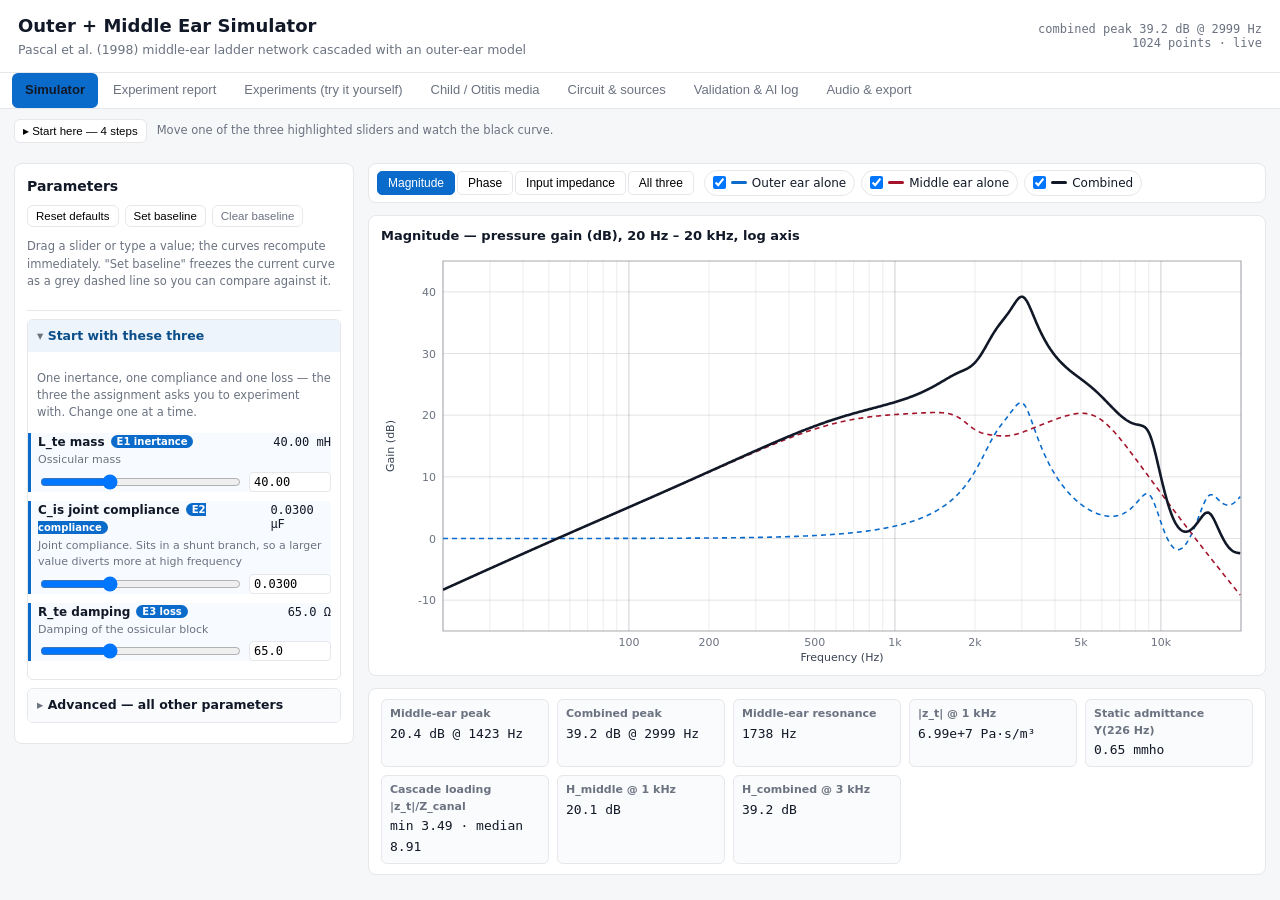
==== commit 2a94bdbc: "Organise all three experiments in the assignment's own order; ungate the run The assignment's method" ====
--- a/SUBMIT/web/index.html
+++ b/SUBMIT/web/index.html
@@ -4,7 +4,7 @@
 <meta charset="utf-8">
 <meta name="viewport" content="width=device-width, initial-scale=1">
 <title>Outer + Middle Ear Simulator</title>
-<link rel="stylesheet" href="css/style.css?v=1788769076">
+<link rel="stylesheet" href="css/style.css?v=1788769683">
 </head>
 <body>
 
@@ -88,7 +88,7 @@
         <canvas id="cvMag" class="plot"></canvas>
       </div>
       <div class="card plotcard" data-v="phase" hidden>
-        <h3>Phase — shift in degrees (unwrapped); delay is the <i>slope</i>, not the value</h3>
+        <h3>Phase — shift in degrees (unwrapped). Not a time delay: group delay is &minus;d&phi;/d&omega; on a <i>linear</i> &omega; axis, so it cannot be read off this log-frequency plot by eye</h3>
         <canvas id="cvPhase" class="plot"></canvas>
       </div>
       <div class="card plotcard" data-v="z" hidden>
@@ -239,18 +239,18 @@
   </div>
 </section>
 
-<script src="data/reference.js?v=1788769076"></script>
-<script src="js/complex.js?v=1788769076"></script>
-<script src="js/outerEar.js?v=1788769076"></script>
-<script src="js/middleEar.js?v=1788769076"></script>
-<script src="js/combined.js?v=1788769076"></script>
-<script src="js/plot.js?v=1788769076"></script>
-<script src="js/paramSpecs.js?v=1788769076"></script>
-<script src="data/report.js?v=1788769076"></script>
-<script src="js/diagram.js?v=1788769076"></script>
-<script src="js/content.js?v=1788769076"></script>
-<script src="js/audio.js?v=1788769076"></script>
-<script src="js/experiments.js?v=1788769076"></script>
-<script src="js/app.js?v=1788769076"></script>
+<script src="data/reference.js?v=1788769683"></script>
+<script src="js/complex.js?v=1788769683"></script>
+<script src="js/outerEar.js?v=1788769683"></script>
+<script src="js/middleEar.js?v=1788769683"></script>
+<script src="js/combined.js?v=1788769683"></script>
+<script src="js/plot.js?v=1788769683"></script>
+<script src="js/paramSpecs.js?v=1788769683"></script>
+<script src="data/report.js?v=1788769683"></script>
+<script src="js/diagram.js?v=1788769683"></script>
+<script src="js/content.js?v=1788769683"></script>
+<script src="js/audio.js?v=1788769683"></script>
+<script src="js/experiments.js?v=1788769683"></script>
+<script src="js/app.js?v=1788769683"></script>
 </body>
 </html>
--- a/SUBMIT/web/css/style.css
+++ b/SUBMIT/web/css/style.css
@@ -192,3 +192,19 @@
 .r-result{border-left-color:var(--green);background:#f4faf5}
 .r-post{border-left-color:#6b7280;background:#f7f7f8}
 .r-pending{border-left-color:var(--red);background:#fdf4f4}
+
+.optional{font-size:10.5px;background:#e5e7eb;color:#4b5563;border-radius:99px;
+  padding:1px 7px;margin-left:6px;font-weight:600;vertical-align:1px}
+.aicase{background:var(--panel);border:1px solid var(--line);border-radius:8px;padding:12px 14px;margin:12px 0}
+.tl{border-left:2px solid var(--line);margin:8px 0 8px 6px;padding-left:14px}
+.tl .ev{margin:10px 0;position:relative}
+.tl .ev:before{content:"";position:absolute;left:-20px;top:5px;width:9px;height:9px;
+  border-radius:50%;background:var(--blue)}
+.tl .ev.ai:before{background:var(--amber)}
+.tl .ev.stu:before{background:var(--green)}
+.tl .who{font-weight:600;font-size:11.5px}
+.tl .who .tag{font-size:10px;border-radius:99px;padding:1px 7px;margin-left:6px;color:#fff}
+.tl .who .tag.ai{background:var(--amber)}.tl .who .tag.stu{background:var(--green)}
+
+.r-setup{border-left-color:#6b7280;background:#f7f7f8}
+canvas.repplot{height:230px;margin-top:10px}
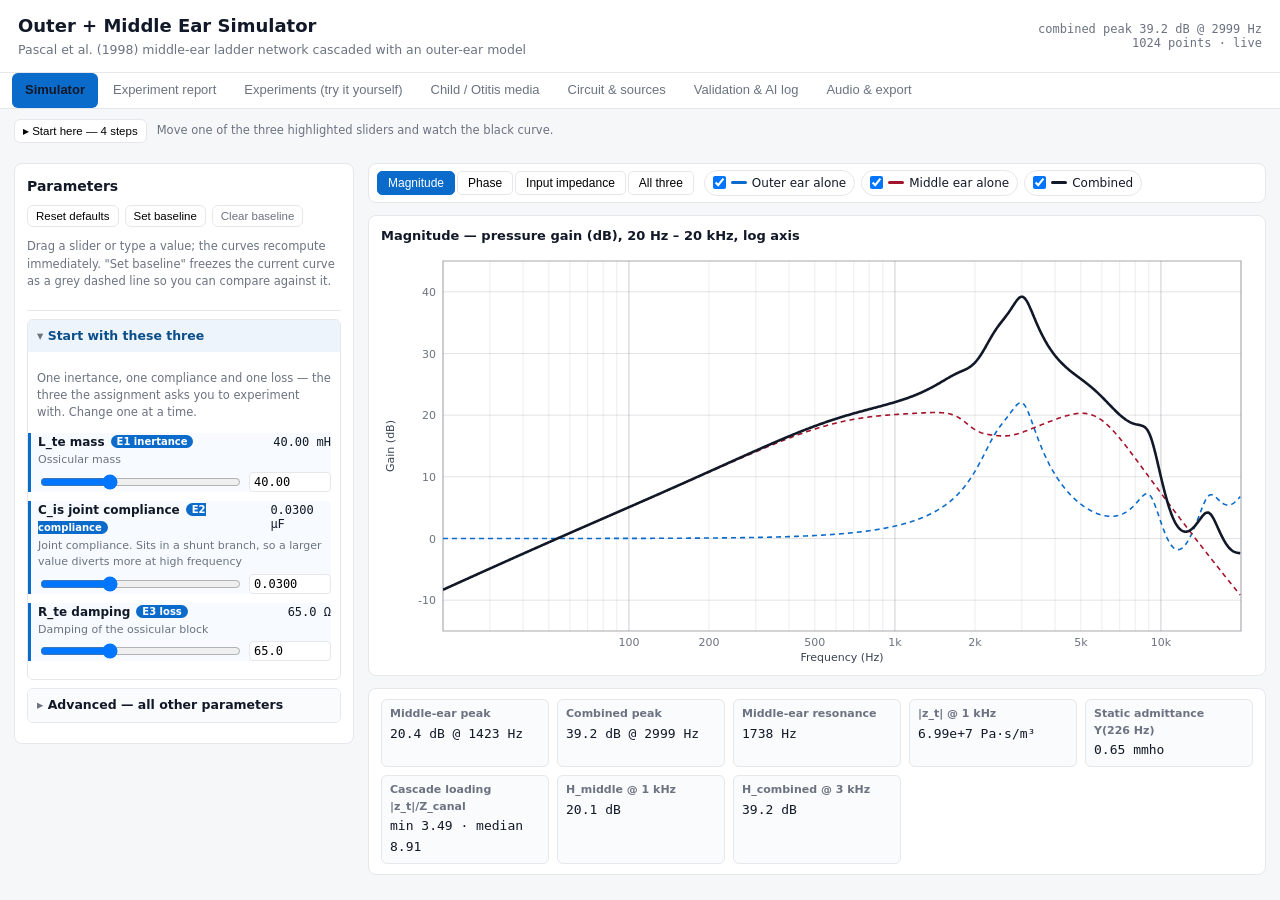
==== commit c13d452c: "Render the provenance warning on the report page The warning stating which sections were written bef" ====
--- a/SUBMIT/web/index.html
+++ b/SUBMIT/web/index.html
@@ -4,7 +4,7 @@
 <meta charset="utf-8">
 <meta name="viewport" content="width=device-width, initial-scale=1">
 <title>Outer + Middle Ear Simulator</title>
-<link rel="stylesheet" href="css/style.css?v=1788769683">
+<link rel="stylesheet" href="css/style.css?v=1788771118">
 </head>
 <body>
 
@@ -239,18 +239,18 @@
   </div>
 </section>
 
-<script src="data/reference.js?v=1788769683"></script>
-<script src="js/complex.js?v=1788769683"></script>
-<script src="js/outerEar.js?v=1788769683"></script>
-<script src="js/middleEar.js?v=1788769683"></script>
-<script src="js/combined.js?v=1788769683"></script>
-<script src="js/plot.js?v=1788769683"></script>
-<script src="js/paramSpecs.js?v=1788769683"></script>
-<script src="data/report.js?v=1788769683"></script>
-<script src="js/diagram.js?v=1788769683"></script>
-<script src="js/content.js?v=1788769683"></script>
-<script src="js/audio.js?v=1788769683"></script>
-<script src="js/experiments.js?v=1788769683"></script>
-<script src="js/app.js?v=1788769683"></script>
+<script src="data/reference.js?v=1788771235"></script>
+<script src="js/complex.js?v=1788771235"></script>
+<script src="js/outerEar.js?v=1788771235"></script>
+<script src="js/middleEar.js?v=1788771235"></script>
+<script src="js/combined.js?v=1788771235"></script>
+<script src="js/plot.js?v=1788771235"></script>
+<script src="js/paramSpecs.js?v=1788771235"></script>
+<script src="data/report.js?v=1788771235"></script>
+<script src="js/diagram.js?v=1788771235"></script>
+<script src="js/content.js?v=1788771235"></script>
+<script src="js/audio.js?v=1788771235"></script>
+<script src="js/experiments.js?v=1788771235"></script>
+<script src="js/app.js?v=1788771235"></script>
 </body>
 </html>
